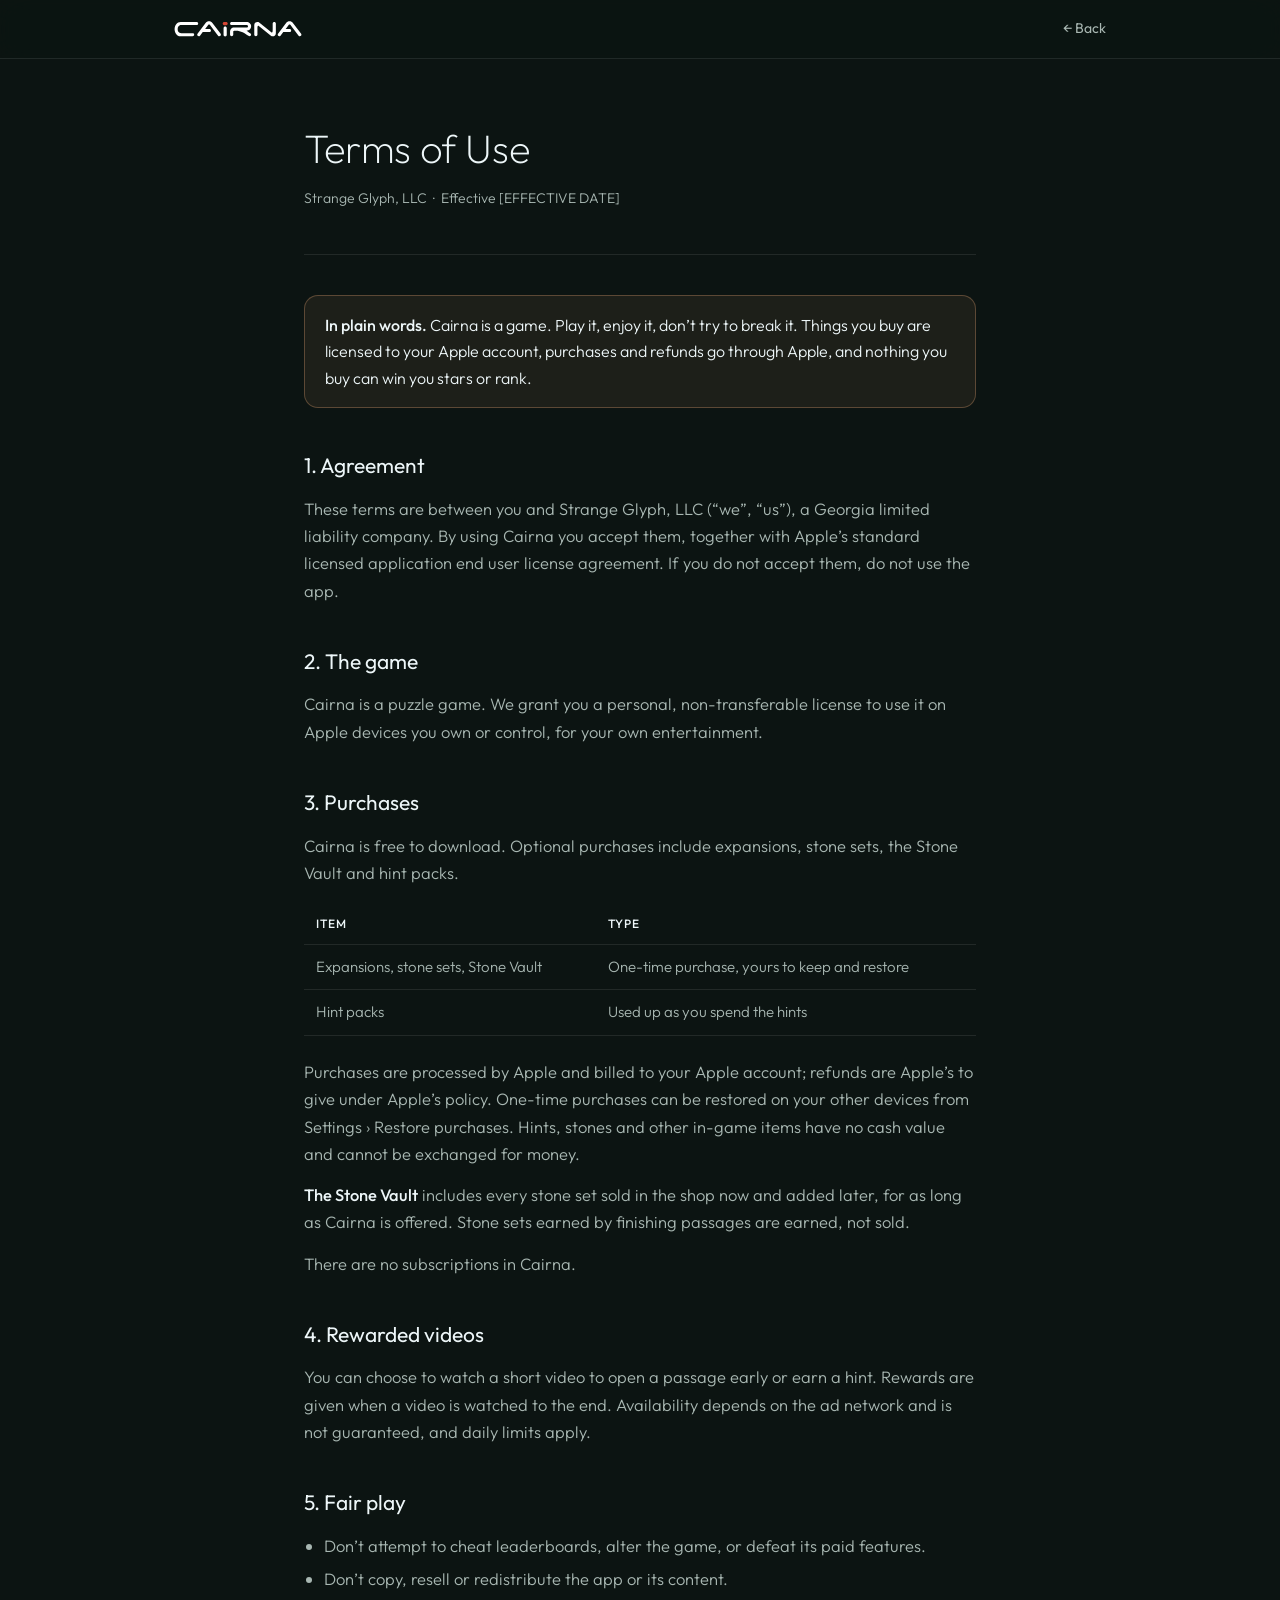
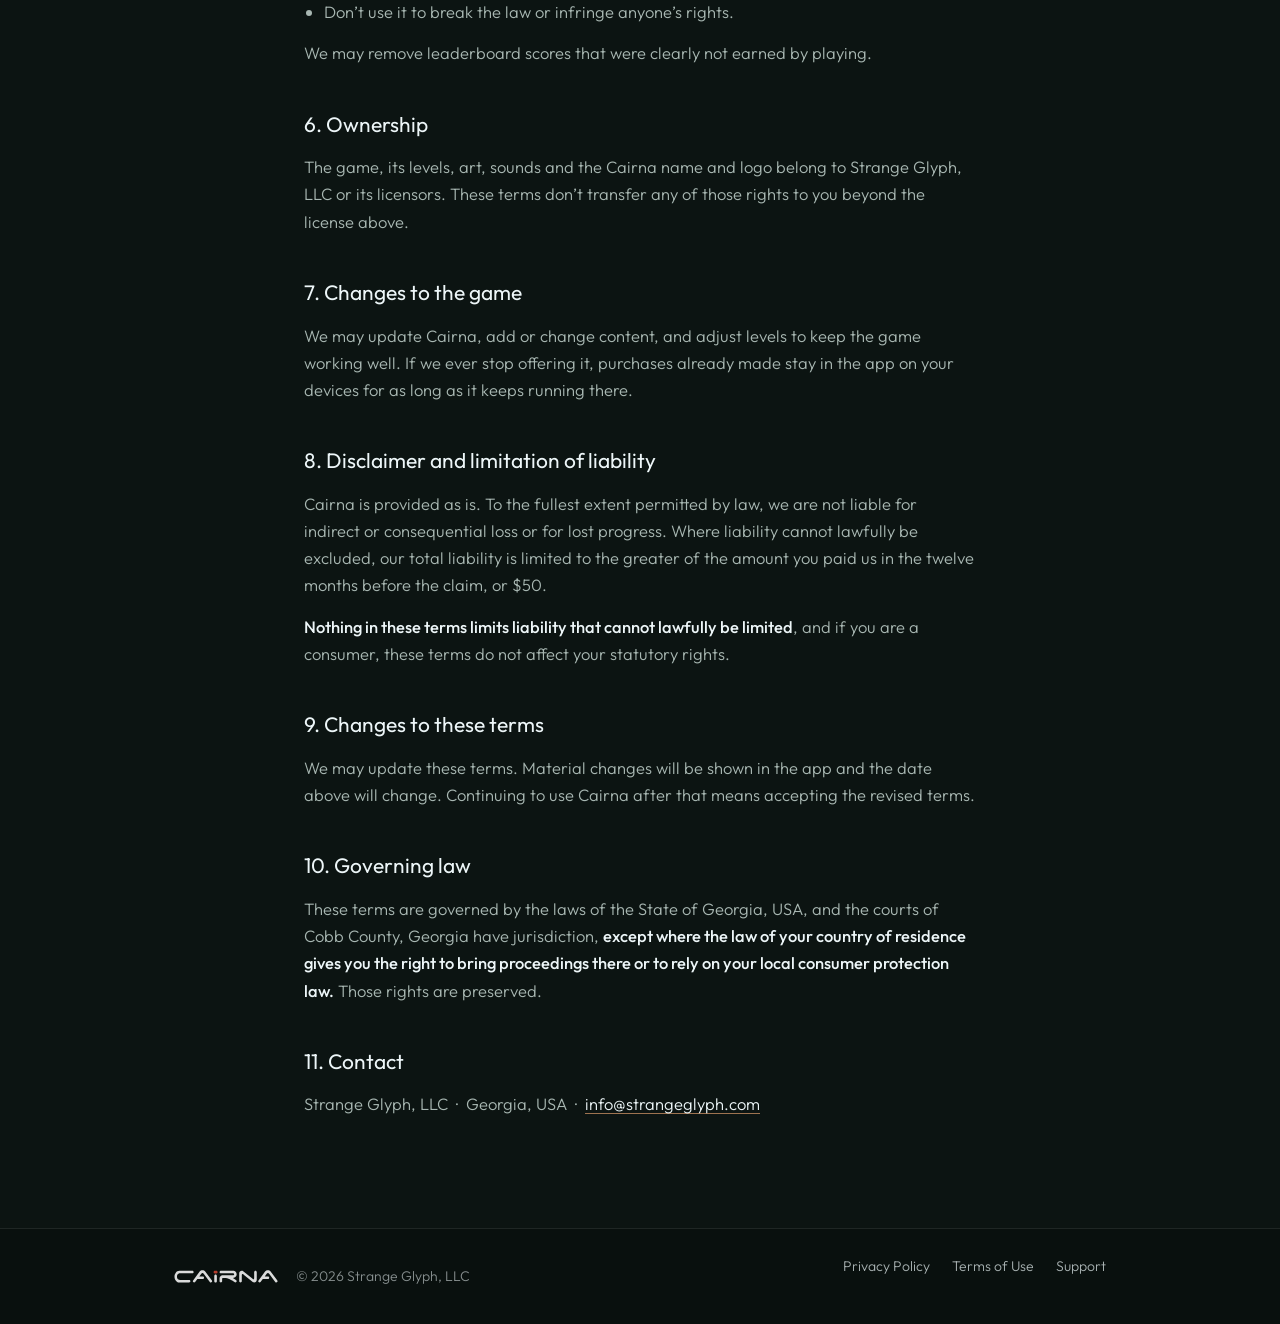
==== terms.html @ 67776b70 "Cairna marketing site: landing, privacy, terms, support (Dive Tend template, Cairna brand) Co-Author" ====
<!DOCTYPE html>
<html lang="en">
<head>
  <meta charset="UTF-8" />
  <meta name="viewport" content="width=device-width, initial-scale=1.0" />
  <title>Terms of Use — Cairna</title>
  <meta name="description" content="Cairna terms of use." />
  <meta name="theme-color" content="#0c1412" />
  <link rel="icon" type="image/png" sizes="32x32" href="favicon.png" />
  <link rel="apple-touch-icon" sizes="180x180" href="apple-touch-icon.png" />
  <meta property="og:image" content="https://cairnagame.com/og-image.jpg" />
  <link rel="preconnect" href="https://fonts.googleapis.com" />
  <link rel="preconnect" href="https://fonts.gstatic.com" crossorigin />
  <link href="https://fonts.googleapis.com/css2?family=Outfit:wght@200;300;400;500&display=swap" rel="stylesheet" />
  <link rel="stylesheet" href="styles.css" />
</head>
<body>

<nav>
  <div class="nav-inner">
    <a href="/" class="nav-logo"><img src="wordmark-white.svg" alt="Cairna" /></a>
    <a href="/" class="nav-back">&larr; Back</a>
  </div>
</nav>

<div class="wrap">
  <div class="page-header">
    <h1>Terms of Use</h1>
    <p>Strange Glyph, LLC &nbsp;&middot;&nbsp; Effective [EFFECTIVE DATE]</p>
  </div>

  <div class="callout">
    <strong>In plain words.</strong> Cairna is a game. Play it, enjoy it, don&rsquo;t try to break it. Things you buy are licensed to your Apple account, purchases and refunds go through Apple, and nothing you buy can win you stars or rank.
  </div>

  <h2>1. Agreement</h2>
  <p>These terms are between you and Strange Glyph, LLC (&ldquo;we&rdquo;, &ldquo;us&rdquo;), a Georgia limited liability company. By using Cairna you accept them, together with Apple&rsquo;s standard licensed application end user license agreement. If you do not accept them, do not use the app.</p>

  <h2>2. The game</h2>
  <p>Cairna is a puzzle game. We grant you a personal, non-transferable license to use it on Apple devices you own or control, for your own entertainment.</p>

  <h2>3. Purchases</h2>
  <p>Cairna is free to download. Optional purchases include expansions, stone sets, the Stone Vault and hint packs.</p>
  <table>
    <tr><th>Item</th><th>Type</th></tr>
    <tr><td>Expansions, stone sets, Stone Vault</td><td>One-time purchase, yours to keep and restore</td></tr>
    <tr><td>Hint packs</td><td>Used up as you spend the hints</td></tr>
  </table>
  <p>Purchases are processed by Apple and billed to your Apple account; refunds are Apple&rsquo;s to give under Apple&rsquo;s policy. One-time purchases can be restored on your other devices from Settings &rsaquo; Restore purchases. Hints, stones and other in-game items have no cash value and cannot be exchanged for money.</p>
  <p><strong>The Stone Vault</strong> includes every stone set sold in the shop now and added later, for as long as Cairna is offered. Stone sets earned by finishing passages are earned, not sold.</p>
  <p>There are no subscriptions in Cairna.</p>

  <h2>4. Rewarded videos</h2>
  <p>You can choose to watch a short video to open a passage early or earn a hint. Rewards are given when a video is watched to the end. Availability depends on the ad network and is not guaranteed, and daily limits apply.</p>

  <h2>5. Fair play</h2>
  <ul>
    <li>Don&rsquo;t attempt to cheat leaderboards, alter the game, or defeat its paid features.</li>
    <li>Don&rsquo;t copy, resell or redistribute the app or its content.</li>
    <li>Don&rsquo;t use it to break the law or infringe anyone&rsquo;s rights.</li>
  </ul>
  <p>We may remove leaderboard scores that were clearly not earned by playing.</p>

  <h2>6. Ownership</h2>
  <p>The game, its levels, art, sounds and the Cairna name and logo belong to Strange Glyph, LLC or its licensors. These terms don&rsquo;t transfer any of those rights to you beyond the license above.</p>

  <h2>7. Changes to the game</h2>
  <p>We may update Cairna, add or change content, and adjust levels to keep the game working well. If we ever stop offering it, purchases already made stay in the app on your devices for as long as it keeps running there.</p>

  <h2>8. Disclaimer and limitation of liability</h2>
  <p>Cairna is provided as is. To the fullest extent permitted by law, we are not liable for indirect or consequential loss or for lost progress. Where liability cannot lawfully be excluded, our total liability is limited to the greater of the amount you paid us in the twelve months before the claim, or $50.</p>
  <p><strong>Nothing in these terms limits liability that cannot lawfully be limited</strong>, and if you are a consumer, these terms do not affect your statutory rights.</p>

  <h2>9. Changes to these terms</h2>
  <p>We may update these terms. Material changes will be shown in the app and the date above will change. Continuing to use Cairna after that means accepting the revised terms.</p>

  <h2>10. Governing law</h2>
  <p>These terms are governed by the laws of the State of Georgia, USA, and the courts of Cobb County, Georgia have jurisdiction, <strong>except where the law of your country of residence gives you the right to bring proceedings there or to rely on your local consumer protection law.</strong> Those rights are preserved.</p>

  <h2>11. Contact</h2>
  <p>Strange Glyph, LLC &nbsp;&middot;&nbsp; Georgia, USA &nbsp;&middot;&nbsp; <a href="mailto:info@strangeglyph.com">info@strangeglyph.com</a></p>

</div>

<footer>
  <div class="footer-inner">
    <div class="footer-left">
      <a href="/" class="footer-mark"><img src="wordmark-white.svg" alt="Cairna" /></a>
      <div class="footer-copy">&copy; 2026 Strange Glyph, LLC</div>
    </div>
    <ul class="footer-links">
      <li><a href="privacy.html">Privacy Policy</a></li>
      <li><a href="terms.html">Terms of Use</a></li>
      <li><a href="support.html">Support</a></li>
    </ul>
  </div>
</footer>

</body>
</html>
---- styles.css ----
/* Cairna — marketing site, the document pages (privacy.html, terms.html, support.html).
 *
 * Same page vocabulary as the Dive Tend and ClearNight sites, in Cairna's own
 * brand: dark forest tones and Outfit. Dark like index.html, so following a footer
 * link never flips the reader from a dark page to a white one. The tokens match
 * index.html's names so the two cannot drift on color. index.html keeps its own
 * inline styles and does not link this file.
 */

*, *::before, *::after { box-sizing: border-box; margin: 0; padding: 0; }

:root {
  --bg: #0c1412;
  --card: rgba(255,255,255,0.045);
  --border: rgba(255,255,255,0.09);
  --ink: #edf6f8;
  --sub: #a8b7b2;          /* a touch lighter than the landing page: long reading */
  --acc: #ffb37a;
  --font: 'Outfit', system-ui, -apple-system, sans-serif;
}

html { scroll-behavior: smooth; }

body {
  background: var(--bg); color: var(--ink); font-family: var(--font);
  font-size: 16.5px; line-height: 1.65; font-weight: 300;
  -webkit-font-smoothing: antialiased;
}

/* ---------- chrome ---------- */

nav {
  position: sticky; top: 0; z-index: 100;
  background: rgba(12,20,18,0.8); backdrop-filter: saturate(160%) blur(16px);
  border-bottom: 1px solid var(--border);
}
.nav-inner { max-width: 980px; margin: 0 auto; padding: 0 24px; height: 58px; display: flex; align-items: center; gap: 24px; }
.nav-logo { display: flex; align-items: center; text-decoration: none; }
.nav-logo img { height: 16px; width: auto; display: block; }
/* A document page gets the mark and one way back; Privacy, Terms and Support all live in the footer. */
.nav-back { margin-left: auto; font-size: 14px; font-weight: 400; color: var(--sub); text-decoration: none; }
.nav-back:hover { color: var(--ink); }

footer { border-top: 1px solid var(--border); background: #09100e; color: rgba(237,246,248,0.55); }
.footer-inner { max-width: 980px; margin: 0 auto; padding: 26px 24px; display: flex; align-items: center; justify-content: space-between; gap: 18px; flex-wrap: wrap; font-size: 14px; }
.footer-left { display: flex; align-items: center; gap: 18px; flex-wrap: wrap; }
.footer-mark img { height: 13px; width: auto; display: block; opacity: 0.85; }
.footer-links { display: flex; gap: 22px; list-style: none; }
.footer-links a { color: rgba(237,246,248,0.7); text-decoration: none; }
.footer-links a:hover { color: #fff; }

/* ---------- document pages ---------- */

.wrap { max-width: 720px; margin: 0 auto; padding: 56px 24px 96px; }

.page-header { margin-bottom: 40px; padding-bottom: 30px; border-bottom: 1px solid var(--border); }
.page-header h1 { font-size: 40px; font-weight: 200; letter-spacing: -0.01em; margin-bottom: 6px; }
.page-header p { font-size: 14px; color: var(--sub); }

h2 { font-size: 21px; font-weight: 400; color: var(--ink); margin: 40px 0 12px; }
h3 { font-size: 16.5px; font-weight: 500; color: var(--ink); margin: 24px 0 8px; }

p { margin-bottom: 14px; color: var(--sub); }
strong { color: var(--ink); font-weight: 500; }

ul { margin: 0 0 14px 20px; color: var(--sub); }
ul li { margin-bottom: 6px; }

/* The ink carries the link and the underline does the rest; the accent alone is too light for body links. */
a { color: var(--ink); text-decoration: underline; text-decoration-color: rgba(255,179,122,0.6); text-underline-offset: 3px; }
a:hover { text-decoration-color: var(--acc); }

.callout {
  background: rgba(255,179,122,0.07); border: 1px solid rgba(255,179,122,0.28);
  border-radius: 14px; padding: 16px 20px; margin: 24px 0; font-size: 16px;
}
.callout p:last-child { margin-bottom: 0; }

table { width: 100%; border-collapse: collapse; margin: 18px 0 22px; font-size: 15px; }
th, td { text-align: left; padding: 10px 12px; border-bottom: 1px solid var(--border); }
th { color: var(--ink); font-weight: 500; font-size: 12px; text-transform: uppercase; letter-spacing: 0.08em; }
td { color: var(--sub); }

/* Support: question and answer blocks */
.faq { margin-top: 8px; }
.faq h3 { margin-top: 30px; }

.contact-card {
  background: var(--card); border: 1px solid var(--border); border-radius: 18px;
  padding: 22px 24px; margin: 8px 0 12px;
}
.contact-card .big { font-size: 22px; font-weight: 300; color: var(--ink); }

@media (max-width: 560px) {
  .wrap { padding: 40px 20px 72px; }
  .page-header h1 { font-size: 32px; }
}
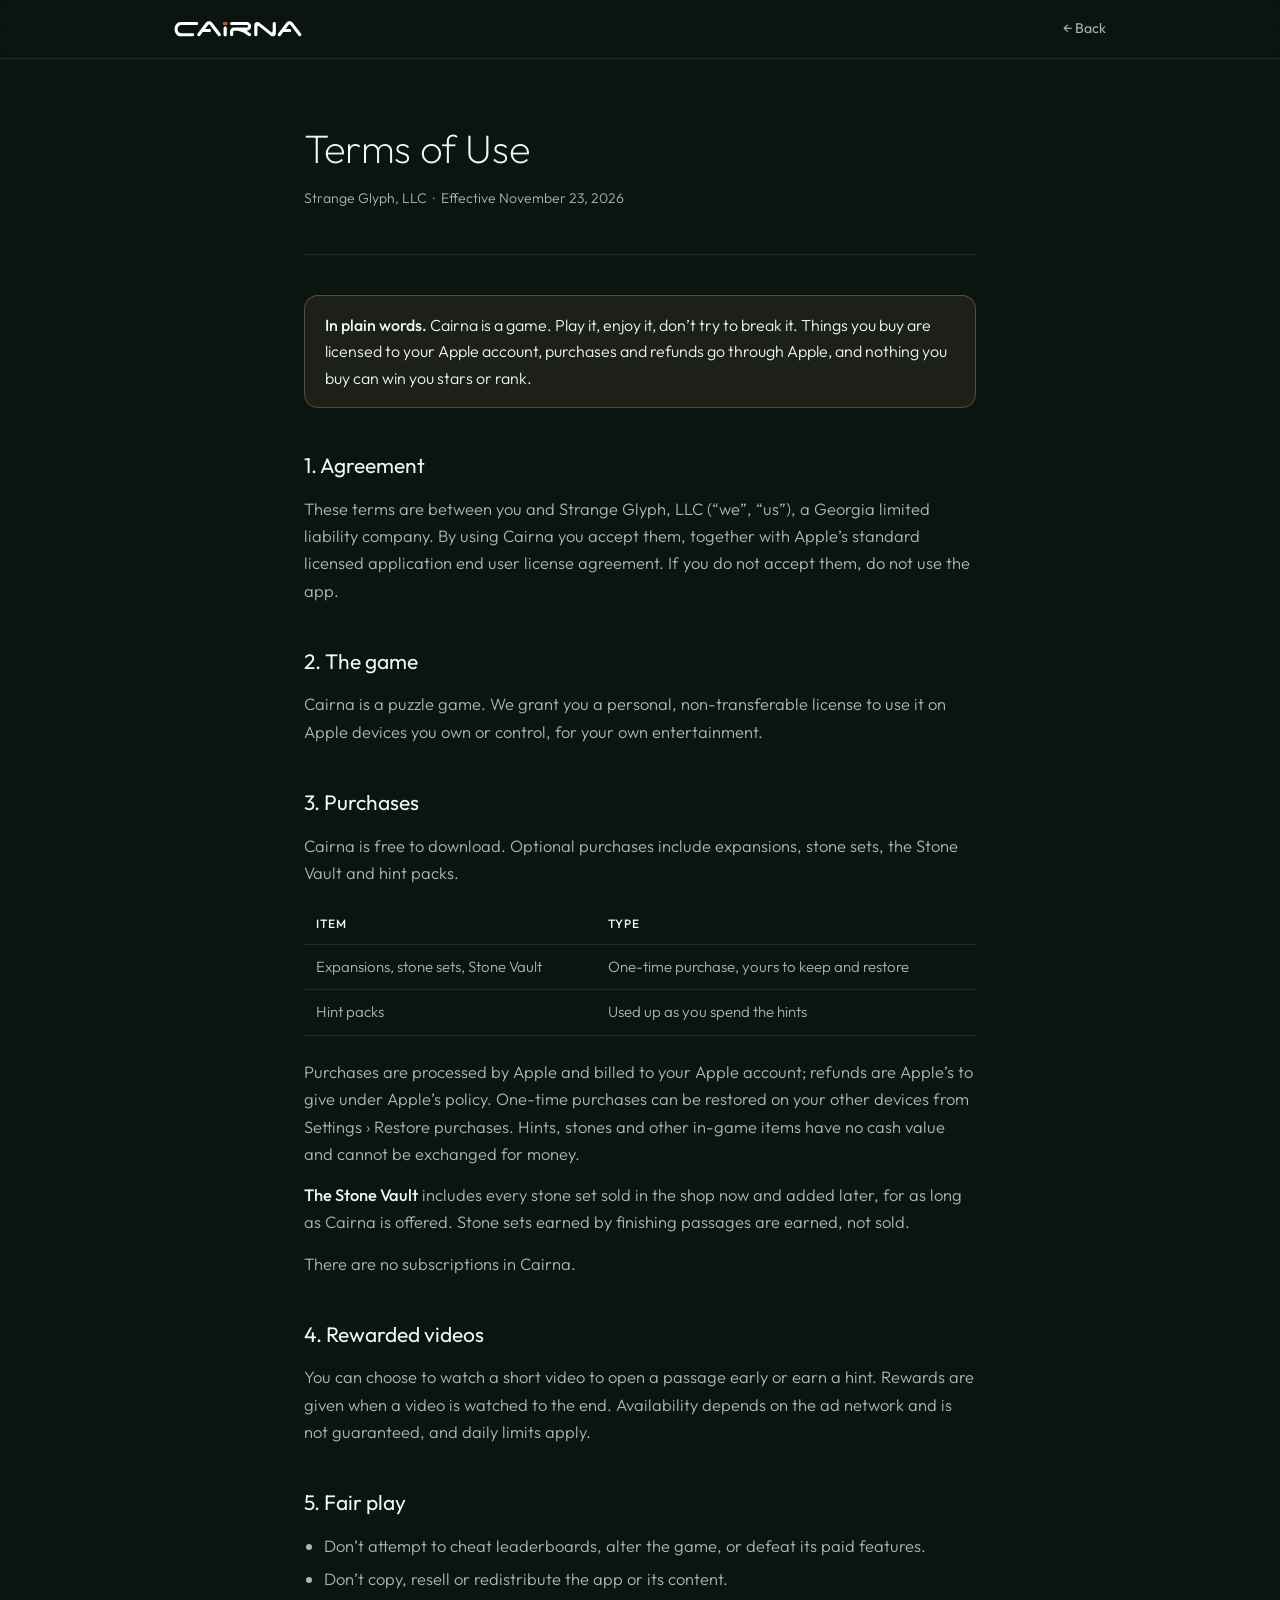
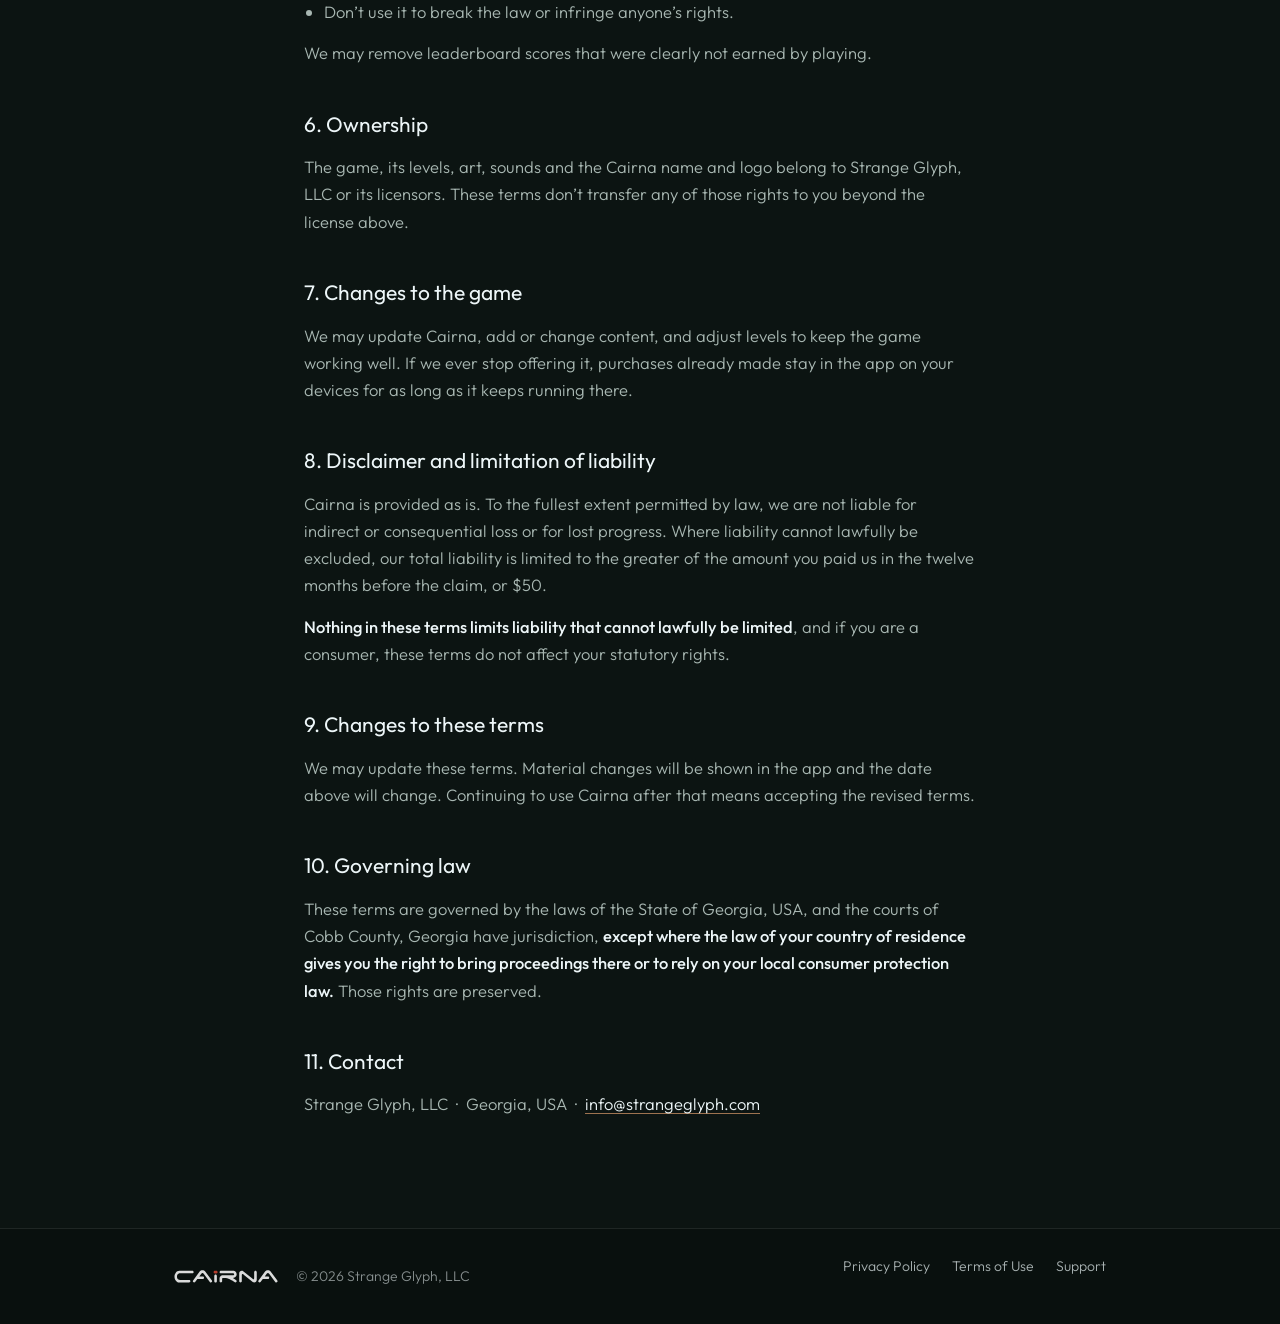
==== commit c052edf9: "Terms: effective date" ====
--- a/terms.html
+++ b/terms.html
@@ -26,7 +26,7 @@
 <div class="wrap">
   <div class="page-header">
     <h1>Terms of Use</h1>
-    <p>Strange Glyph, LLC &nbsp;&middot;&nbsp; Effective [EFFECTIVE DATE]</p>
+    <p>Strange Glyph, LLC &nbsp;&middot;&nbsp; Effective November 23, 2026</p>
   </div>
 
   <div class="callout">
